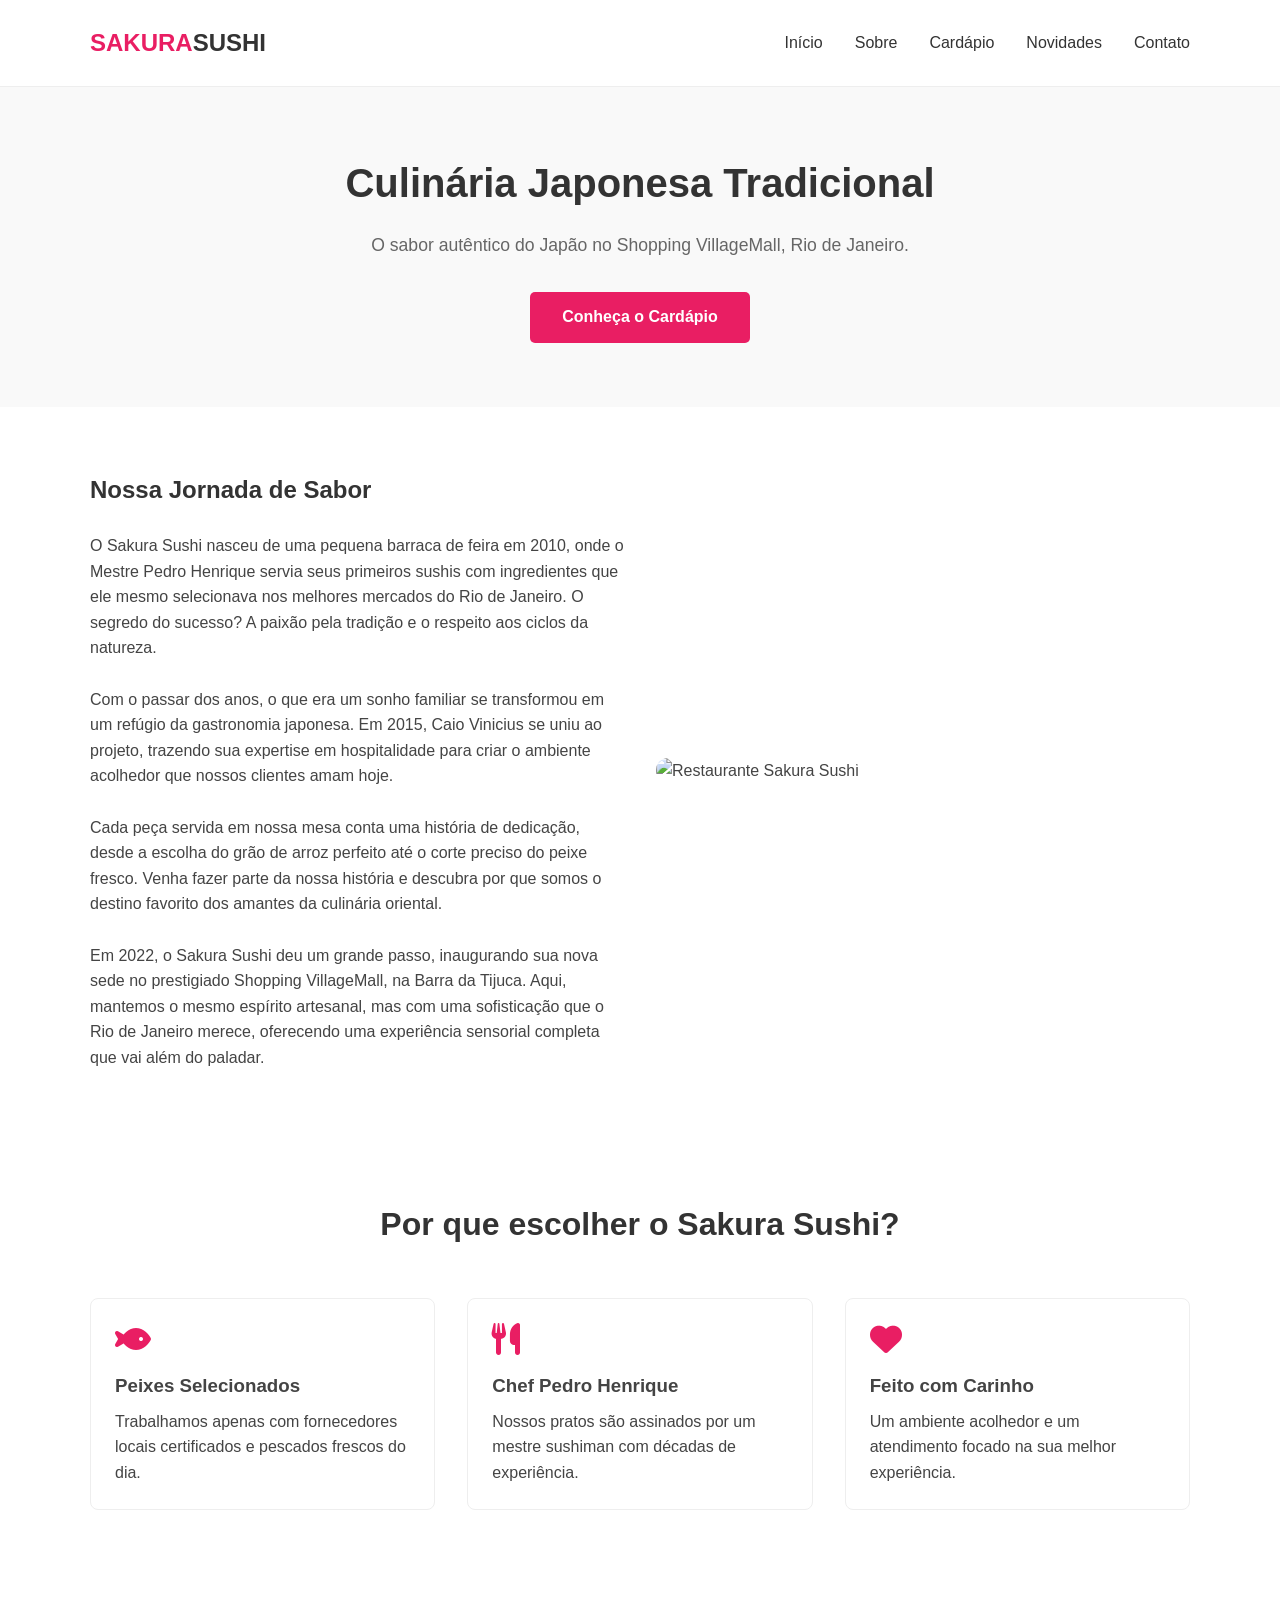
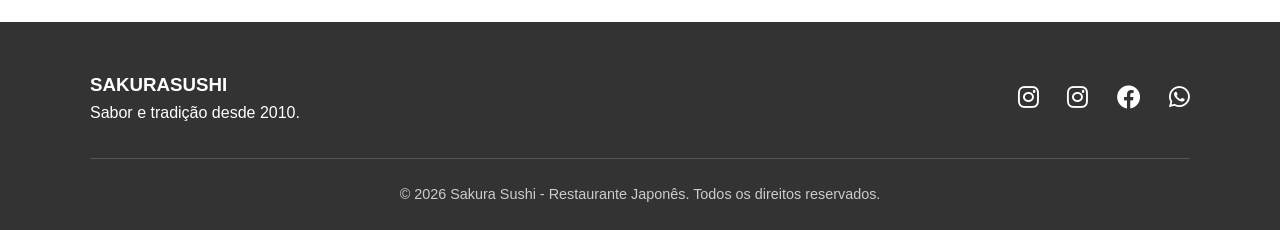
==== index.html @ fd1f49a7 "Initial commit - Site Sakura Sushi" ====
<!DOCTYPE html>
<html lang="pt-br">
<head>
    <meta charset="UTF-8">
    <meta name="viewport" content="width=device-width, initial-scale=1.0">
    <title>Sakura Sushi - Home</title>
    <link rel="preconnect" href="https://fonts.googleapis.com">
    <link rel="preconnect" href="https://fonts.gstatic.com" crossorigin>
    <link href="https://fonts.googleapis.com/css2?family=Poppins:wght@400;600;700&family=Inter:wght@400;500&display=swap" rel="stylesheet">
    <link rel="stylesheet" href="https://cdnjs.cloudflare.com/ajax/libs/font-awesome/6.0.0/css/all.min.css">
    <link rel="stylesheet" href="css/style.css">
   
</head>
<body>

    <header>
        <div class="container">
            <nav>
                <div class="logo">
                    <h1>SAKURA<span>SUSHI</span></h1>
                </div>
                <div class="menu-toggle">
                    <i class="fas fa-bars"></i>
                </div>
                <ul class="nav-links">
                    <li><a href="index.html">Início</a></li>
                    <li><a href="sobre.html">Sobre</a></li>
                    <li><a href="produtos.html">Cardápio</a></li>
                    <li><a href="novidades.html">Novidades</a></li>
                    <li><a href="contato.html">Contato</a></li>
                </ul>
            </nav>
        </div>
    </header>

    <main>
        <section class="hero">
            <div class="container">
                <h2>Culinária Japonesa Tradicional</h2>
                <p>O sabor autêntico do Japão no Shopping VillageMall, Rio de Janeiro.</p>
                <a href="produtos.html" class="btn">Conheça o Cardápio</a>
            </div>
        </section>

        <section class="container">
            <div class="grid" style="align-items: center;">
                <div>
                    <h2 style="margin-bottom: 1.5rem; color: var(--secondary);">Nossa Jornada de Sabor</h2>
                    <p>O Sakura Sushi nasceu de uma pequena barraca de feira em 2010, onde o Mestre Pedro Henrique servia seus primeiros sushis com ingredientes que ele mesmo selecionava nos melhores mercados do Rio de Janeiro. O segredo do sucesso? A paixão pela tradição e o respeito aos ciclos da natureza.</p>
                    <br>
                    <p>Com o passar dos anos, o que era um sonho familiar se transformou em um refúgio da gastronomia japonesa. Em 2015, Caio Vinicius se uniu ao projeto, trazendo sua expertise em hospitalidade para criar o ambiente acolhedor que nossos clientes amam hoje.</p>
                    <br>
                    <p>Cada peça servida em nossa mesa conta uma história de dedicação, desde a escolha do grão de arroz perfeito até o corte preciso do peixe fresco. Venha fazer parte da nossa história e descubra por que somos o destino favorito dos amantes da culinária oriental.</p>
                    <br>
                    <p>Em 2022, o Sakura Sushi deu um grande passo, inaugurando sua nova sede no prestigiado Shopping VillageMall, na Barra da Tijuca. Aqui, mantemos o mesmo espírito artesanal, mas com uma sofisticação que o Rio de Janeiro merece, oferecendo uma experiência sensorial completa que vai além do paladar.</p>
                </div>
                <div>
                    <img src="https://images.unsplash.com/photo-1552566626-52f8b828add9?auto=format&fit=crop&w=600&q=80" alt="Restaurante Sakura Sushi" style="width: 100%; border-radius: 12px; box-shadow: var(--shadow-md);">
                </div>
            </div>
        </section>

        <section class="container">
            <h2 class="section-title">Por que escolher o Sakura Sushi?</h2>
            <div class="grid">
                <div class="card">
                    <div class="card-body">
                        <i class="fas fa-fish" style="font-size: 2rem; color: var(--primary); margin-bottom: 1rem;"></i>
                        <h3>Peixes Selecionados</h3>
                        <p>Trabalhamos apenas com fornecedores locais certificados e pescados frescos do dia.</p>
                    </div>
                </div>
                <div class="card">
                    <div class="card-body">
                        <i class="fas fa-utensils" style="font-size: 2rem; color: var(--primary); margin-bottom: 1rem;"></i>
                        <h3>Chef Pedro Henrique</h3>
                        <p>Nossos pratos são assinados por um mestre sushiman com décadas de experiência.</p>
                    </div>
                </div>
                <div class="card">
                    <div class="card-body">
                        <i class="fas fa-heart" style="font-size: 2rem; color: var(--primary); margin-bottom: 1rem;"></i>
                        <h3>Feito com Carinho</h3>
                        <p>Um ambiente acolhedor e um atendimento focado na sua melhor experiência.</p>
                    </div>
                </div>
            </div>
        </section>
    </main>

    <footer>
        <div class="container">
            <div class="footer-grid">
                <div class="footer-info">
                    <h3>SAKURA<span>SUSHI</span></h3>
                    <p>Sabor e tradição desde 2010.</p>
                </div>
                <div class="social-links">
                    <a href="https://www.instagram.com/ph.henriques_/" target="_blank"><i class="fab fa-instagram"></i></a>
                    <a href="https://www.instagram.com/caio.dicarlan/" target="_blank"><i class="fab fa-instagram"></i></a>
                    <a href="#"><i class="fab fa-facebook"></i></a>
                    <a href="#"><i class="fab fa-whatsapp"></i></a>
                </div>
            </div>
            <hr>
            <p class="copy">&copy; 2026 Sakura Sushi - Restaurante Japonês. Todos os direitos reservados.</p>
        </div>
    </footer>

    <script src="js/script.js"></script>
</body>
</html>
---- css/style.css ----
:root {
    --primary: #e91e63; /* Rosa Sakura */
    --secondary: #333333; /* Cinza Escuro */
    --accent: #f9f9f9; /* Fundo suave */
    --text: #444444;
    --white: #ffffff;
    --border: #eeeeee;
}

/* Reset Básico */
* {
    margin: 0;
    padding: 0;
    box-sizing: border-box;
}

body {
    font-family: 'Segoe UI', Tahoma, Geneva, Verdana, sans-serif;
    line-height: 1.6;
    color: var(--text);
    background-color: var(--white);
}

/* Container */
.container {
    width: 90%;
    max-width: 1100px;
    margin: 0 auto;
}

/* Header & Menu */
header {
    background-color: var(--white);
    padding: 1.5rem 0;
    border-bottom: 1px solid var(--border);
    position: sticky;
    top: 0;
    z-index: 100;
}

nav {
    display: flex;
    justify-content: space-between;
    align-items: center;
}

.logo h1 {
    font-size: 1.5rem;
    color: var(--primary);
}

.logo span {
    color: var(--secondary);
}

.nav-links {
    display: flex;
    list-style: none;
    gap: 2rem;
}

.nav-links a {
    text-decoration: none;
    color: var(--secondary);
    font-weight: 500;
    transition: 0.3s;
}

.nav-links a:hover {
    color: var(--primary);
}

.menu-toggle {
    display: none;
    font-size: 1.5rem;
    cursor: pointer;
}

/* Hero Section */
.hero {
    background-color: var(--accent);
    padding: 4rem 0;
    text-align: center;
}

.hero h2 {
    font-size: 2.5rem;
    margin-bottom: 1rem;
    color: var(--secondary);
}

.hero p {
    font-size: 1.1rem;
    margin-bottom: 2rem;
    color: #666;
}

.btn {
    display: inline-block;
    padding: 0.8rem 2rem;
    background-color: var(--primary);
    color: var(--white);
    text-decoration: none;
    border-radius: 5px;
    font-weight: bold;
    transition: 0.3s;
}

.btn:hover {
    background-color: #d81b60;
}

/* Seções */
section {
    padding: 4rem 0;
}

.section-title {
    text-align: center;
    font-size: 2rem;
    margin-bottom: 3rem;
    color: var(--secondary);
}

/* Grid e Cards */
.grid {
    display: grid;
    grid-template-columns: repeat(auto-fit, minmax(300px, 1fr));
    gap: 2rem;
}

.card {
    background: var(--white);
    border: 1px solid var(--border);
    border-radius: 8px;
    overflow: hidden;
    transition: 0.3s;
}

.card:hover {
    border-color: var(--primary);
    transform: translateY(-5px);
}

.card img {
    width: 100%;
    height: 200px;
    object-fit: cover;
}

.card-body {
    padding: 1.5rem;
}

.card-body h3 {
    margin-bottom: 0.5rem;
}

.price {
    display: block;
    margin-top: 1rem;
    font-weight: bold;
    color: var(--primary);
    font-size: 1.2rem;
}

/* Busca no Cardápio */
.search-container {
    text-align: center;
    margin-bottom: 3rem;
}

#search-input {
    width: 100%;
    max-width: 500px;
    padding: 0.8rem 1.5rem;
    border: 1px solid var(--border);
    border-radius: 25px;
    font-size: 1rem;
    outline: none;
}

#search-input:focus {
    border-color: var(--primary);
}

/* Formulário */
.contact-form-container {
    max-width: 600px;
    margin: 0 auto;
    padding: 2rem;
    border: 1px solid var(--border);
    border-radius: 8px;
}

.form-group {
    margin-bottom: 1.5rem;
}

.form-group label {
    display: block;
    margin-bottom: 0.5rem;
    font-weight: 500;
}

.form-group input, 
.form-group select,
.form-group textarea {
    width: 100%;
    padding: 0.8rem;
    border: 1px solid var(--border);
    border-radius: 4px;
    font-family: inherit;
}

.form-group textarea {
    height: 120px;
}

/* Footer */
footer {
    background-color: var(--secondary);
    color: var(--white);
    padding: 3rem 0 1.5rem;
    margin-top: 3rem;
}

.footer-grid {
    display: flex;
    justify-content: space-between;
    align-items: center;
    flex-wrap: wrap;
    gap: 1.5rem;
    margin-bottom: 2rem;
}

.social-links a {
    color: var(--white);
    font-size: 1.5rem;
    margin-left: 1.5rem;
    text-decoration: none;
}

hr {
    border: 0;
    border-top: 1px solid #555;
    margin-bottom: 1.5rem;
}

.copy {
    text-align: center;
    font-size: 0.9rem;
    color: #ccc;
}

/* Responsividade */
@media (max-width: 768px) {
    .menu-toggle {
        display: block;
    }

    .nav-links {
        display: none;
        flex-direction: column;
        width: 100%;
        position: absolute;
        top: 100%;
        left: 0;
        background-color: var(--white);
        padding: 1rem 0;
        border-bottom: 1px solid var(--border);
        gap: 1rem;
        text-align: center;
    }

    .nav-links.active {
        display: flex;
    }
}
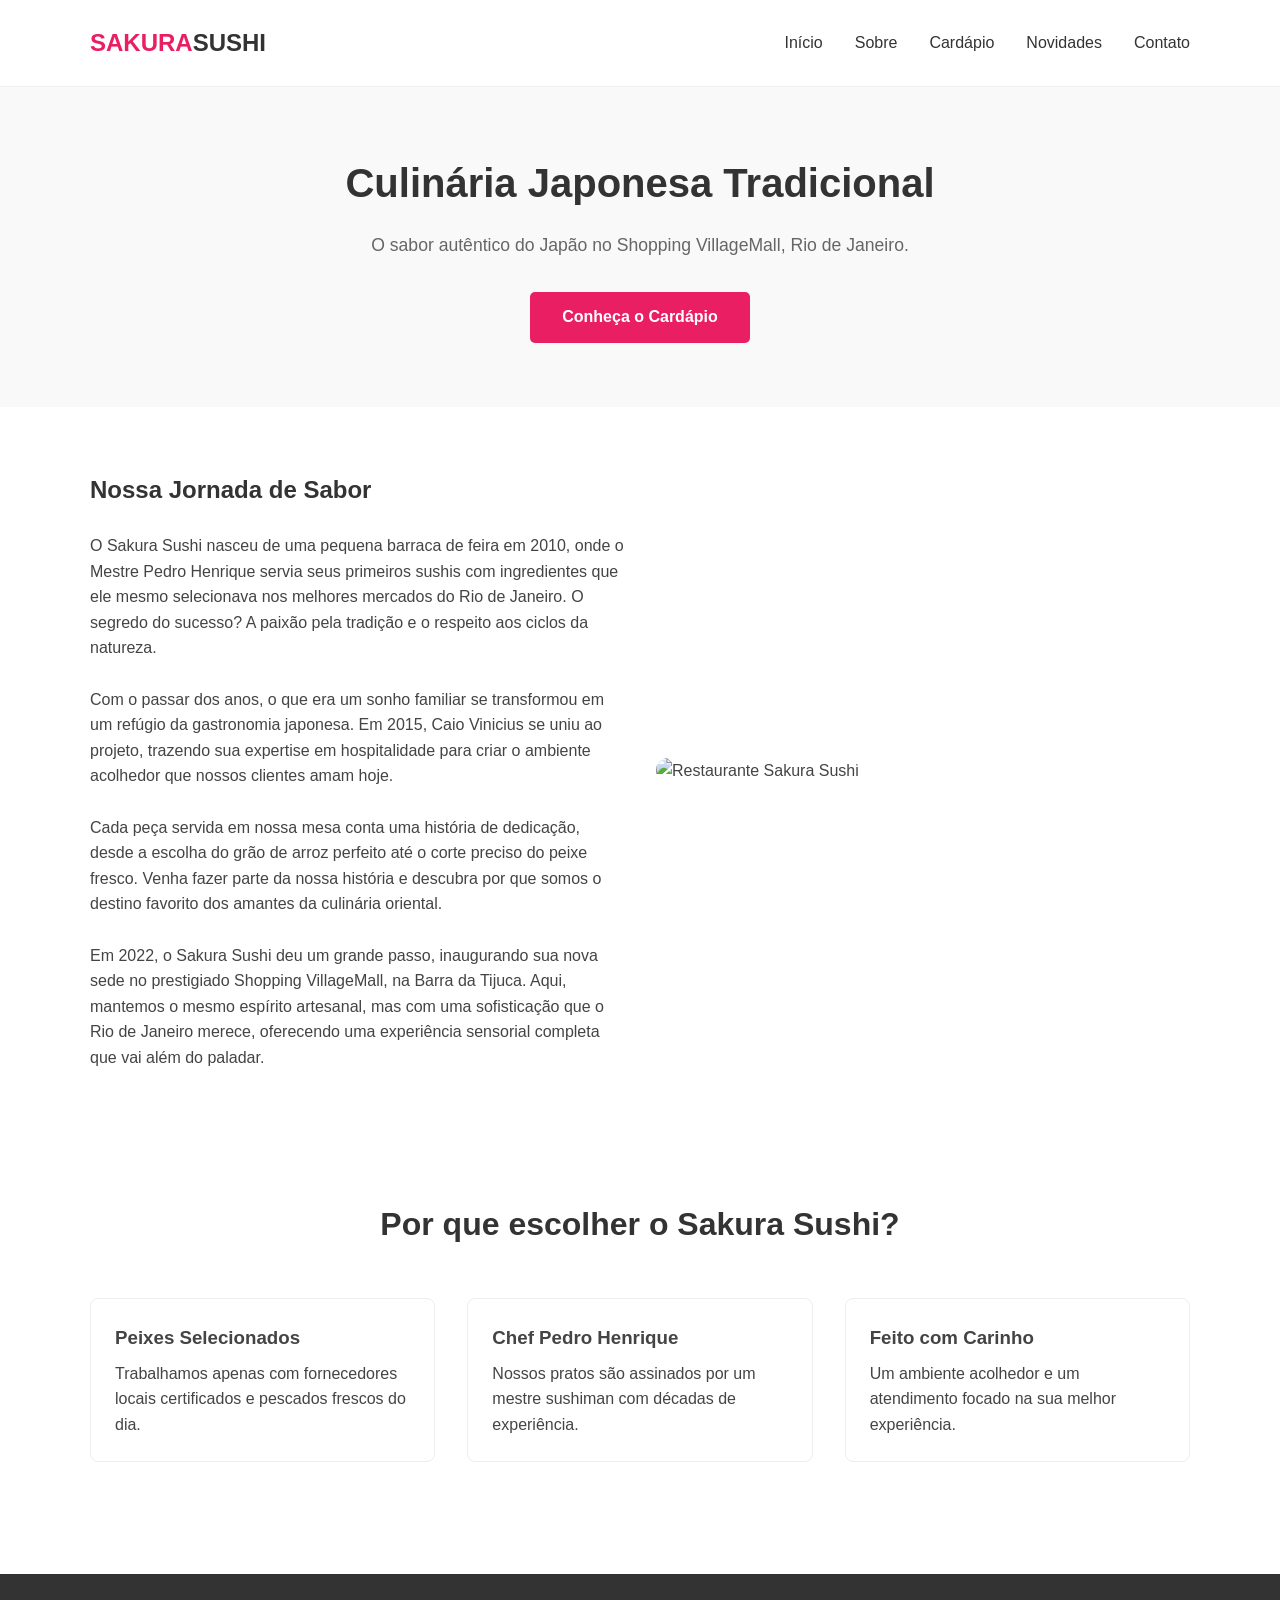
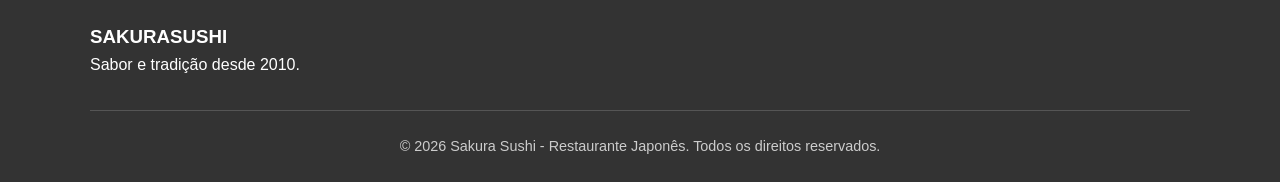
==== commit 79855677: "Remove Font Awesome stylesheet link Removed Font Awesome stylesheet link from index.html." ====
--- a/index.html
+++ b/index.html
@@ -7,7 +7,7 @@
     <link rel="preconnect" href="https://fonts.googleapis.com">
     <link rel="preconnect" href="https://fonts.gstatic.com" crossorigin>
     <link href="https://fonts.googleapis.com/css2?family=Poppins:wght@400;600;700&family=Inter:wght@400;500&display=swap" rel="stylesheet">
-    <link rel="stylesheet" href="https://cdnjs.cloudflare.com/ajax/libs/font-awesome/6.0.0/css/all.min.css">
+    
     <link rel="stylesheet" href="css/style.css">
    
 </head>
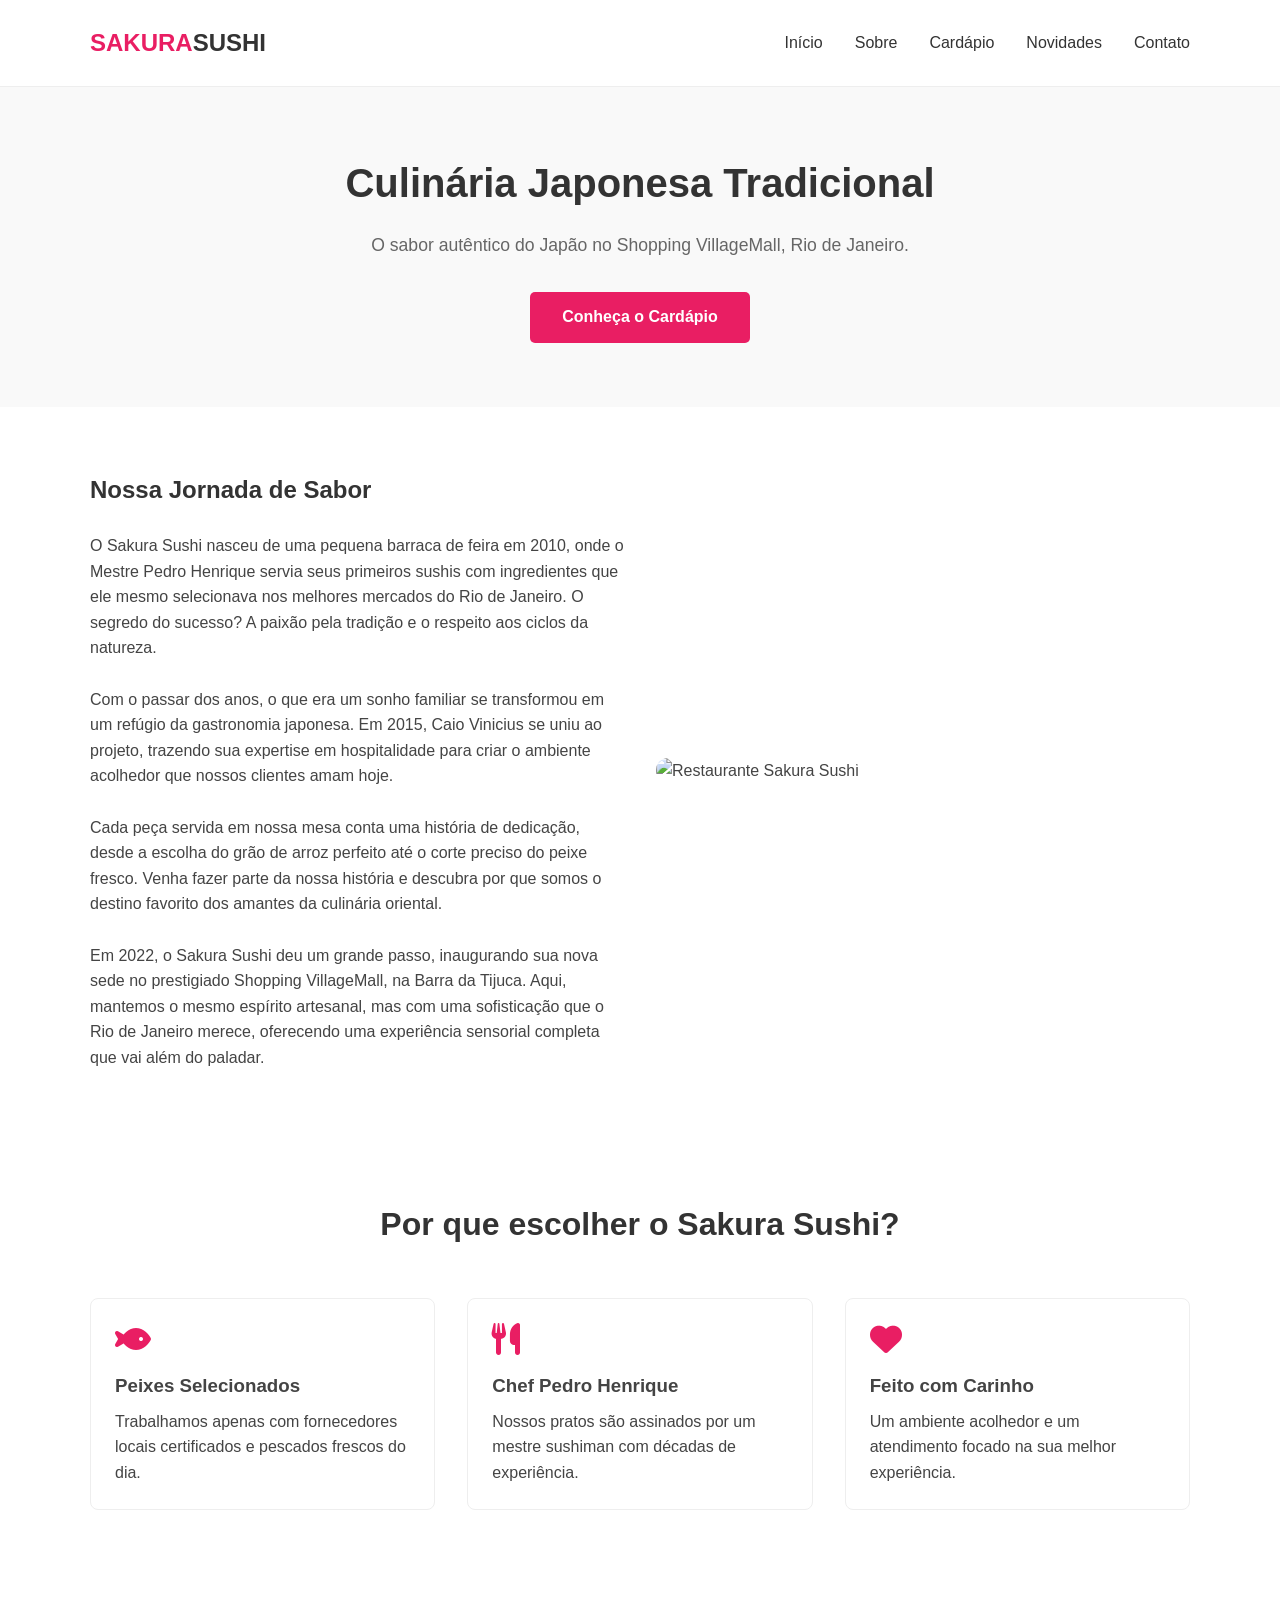
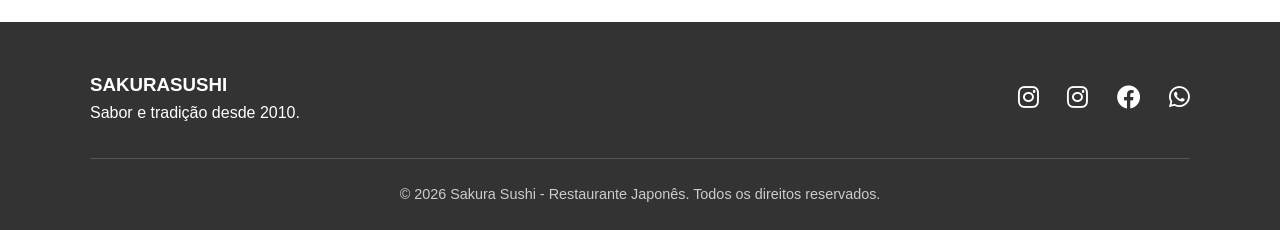
==== commit 1a39fbea: "Add Font Awesome stylesheet link to index.html" ====
--- a/index.html
+++ b/index.html
@@ -7,7 +7,7 @@
     <link rel="preconnect" href="https://fonts.googleapis.com">
     <link rel="preconnect" href="https://fonts.gstatic.com" crossorigin>
     <link href="https://fonts.googleapis.com/css2?family=Poppins:wght@400;600;700&family=Inter:wght@400;500&display=swap" rel="stylesheet">
-    
+    <link rel="stylesheet" href="https://cdnjs.cloudflare.com/ajax/libs/font-awesome/6.0.0/css/all.min.css">
     <link rel="stylesheet" href="css/style.css">
    
 </head>
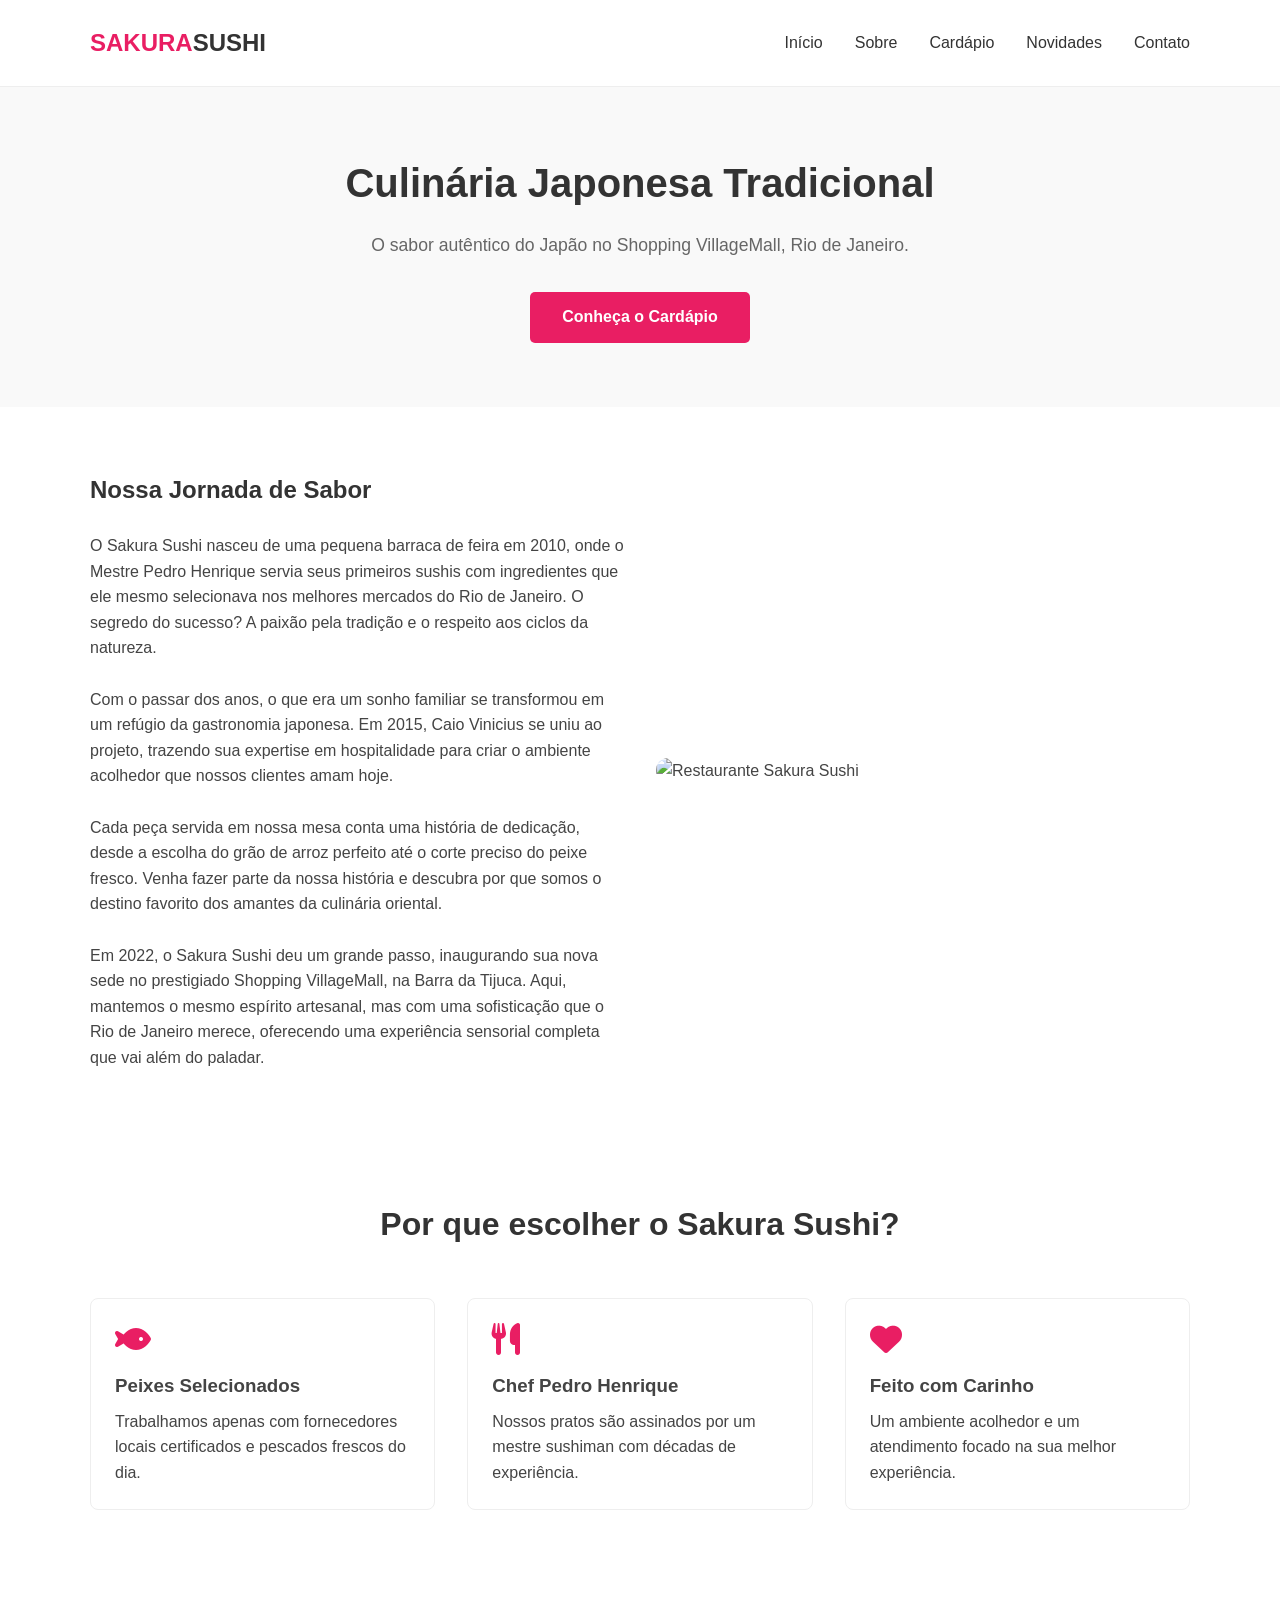
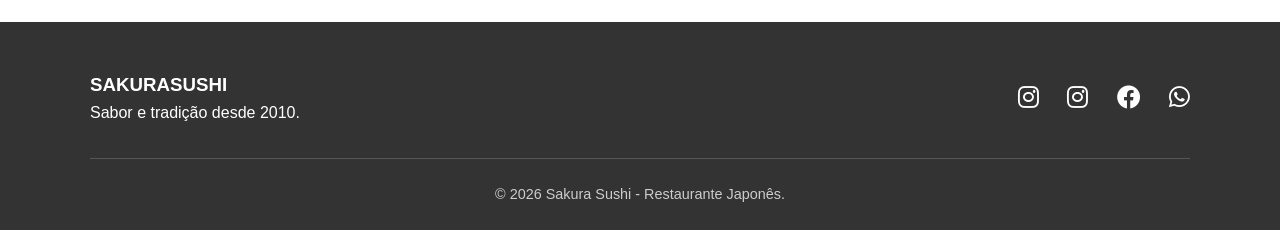
==== commit fa60e516: "Update copyright text in footer Removed 'Todos os direitos reservados.' from footer copyright." ====
--- a/index.html
+++ b/index.html
@@ -103,7 +103,7 @@
                 </div>
             </div>
             <hr>
-            <p class="copy">&copy; 2026 Sakura Sushi - Restaurante Japonês. Todos os direitos reservados.</p>
+            <p class="copy">&copy; 2026 Sakura Sushi - Restaurante Japonês.</p>
         </div>
     </footer>
 
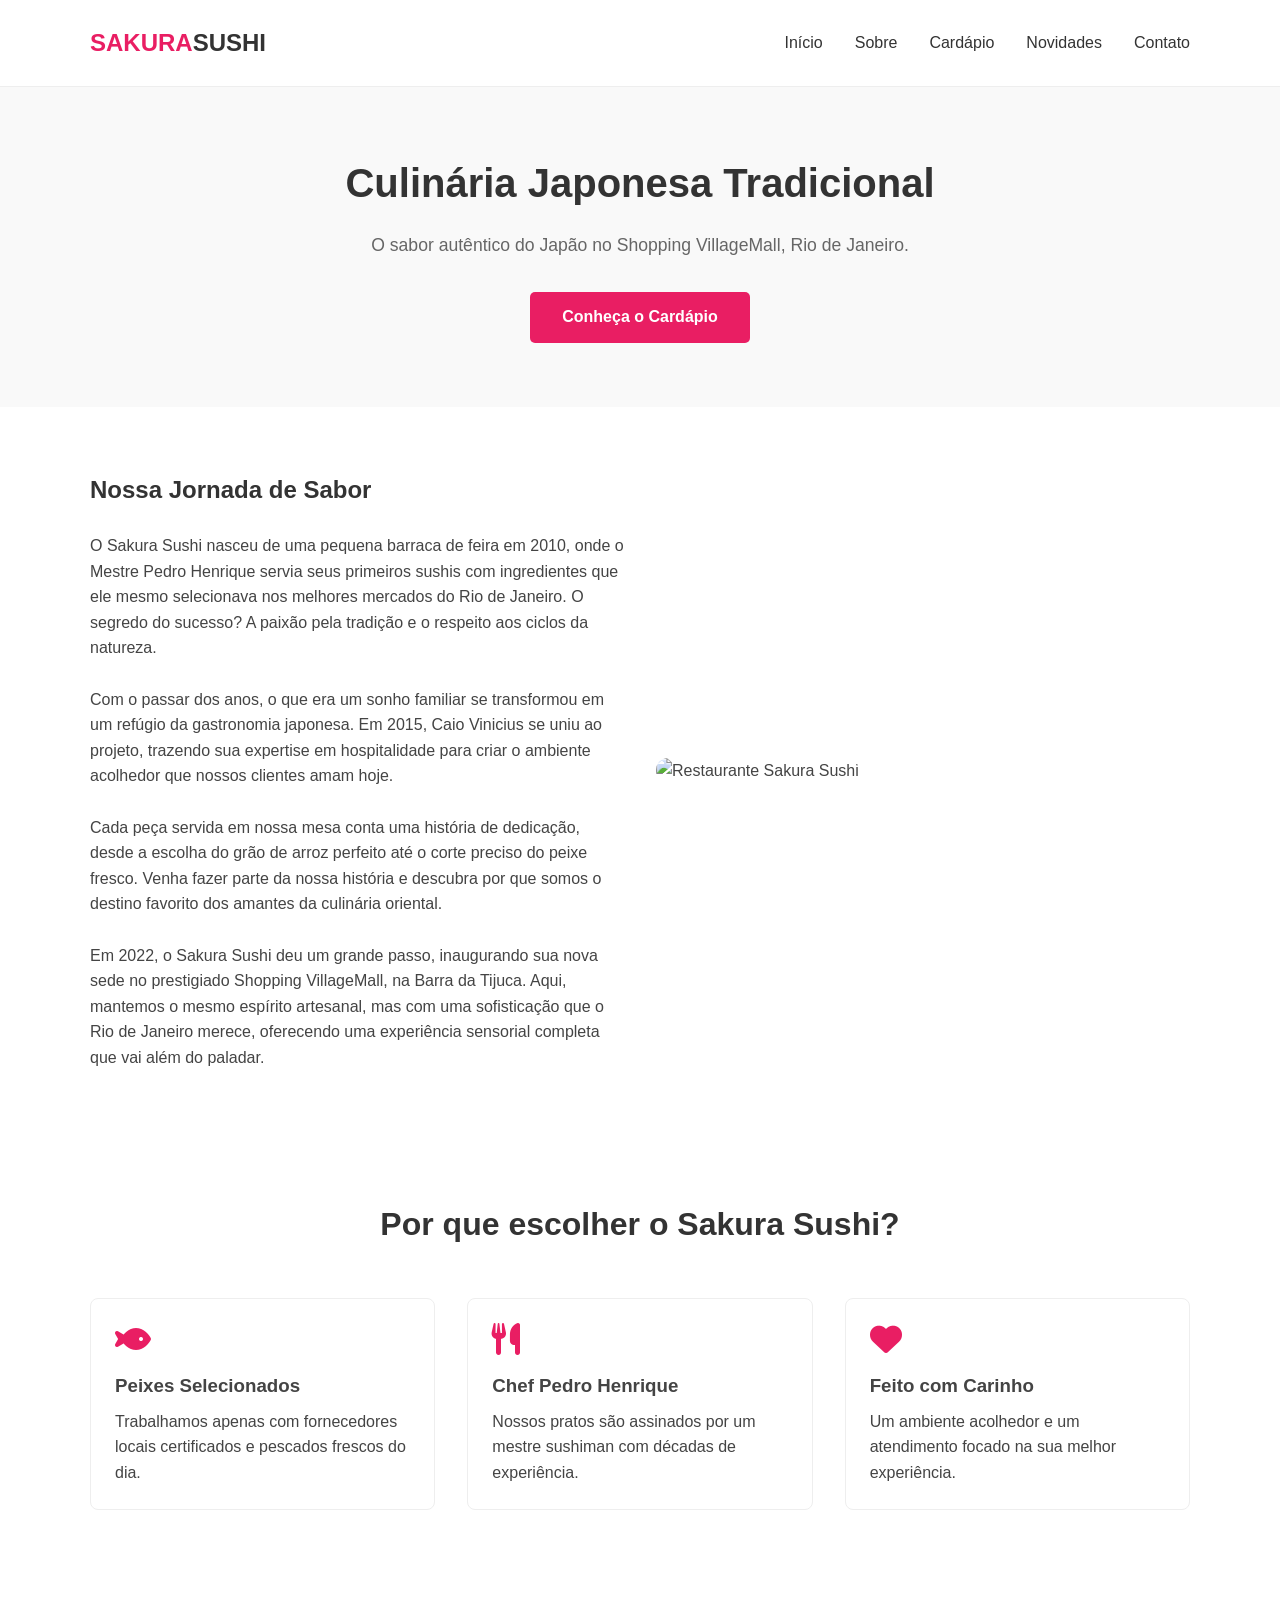
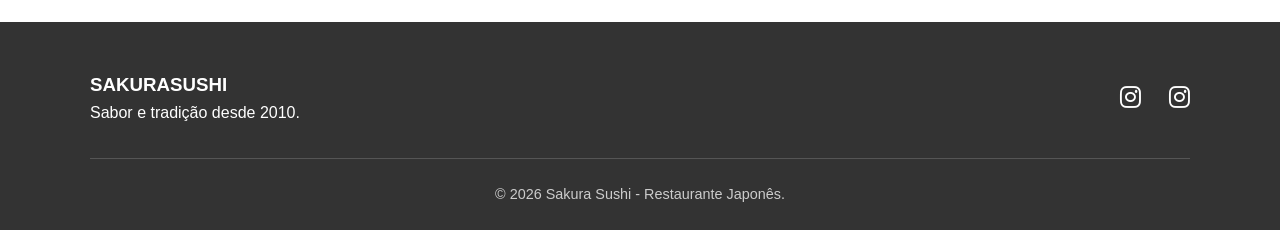
==== commit 5fe39937: "Update index.html" ====
--- a/index.html
+++ b/index.html
@@ -98,8 +98,7 @@
                 <div class="social-links">
                     <a href="https://www.instagram.com/ph.henriques_/" target="_blank"><i class="fab fa-instagram"></i></a>
                     <a href="https://www.instagram.com/caio.dicarlan/" target="_blank"><i class="fab fa-instagram"></i></a>
-                    <a href="#"><i class="fab fa-facebook"></i></a>
-                    <a href="#"><i class="fab fa-whatsapp"></i></a>
+                    
                 </div>
             </div>
             <hr>
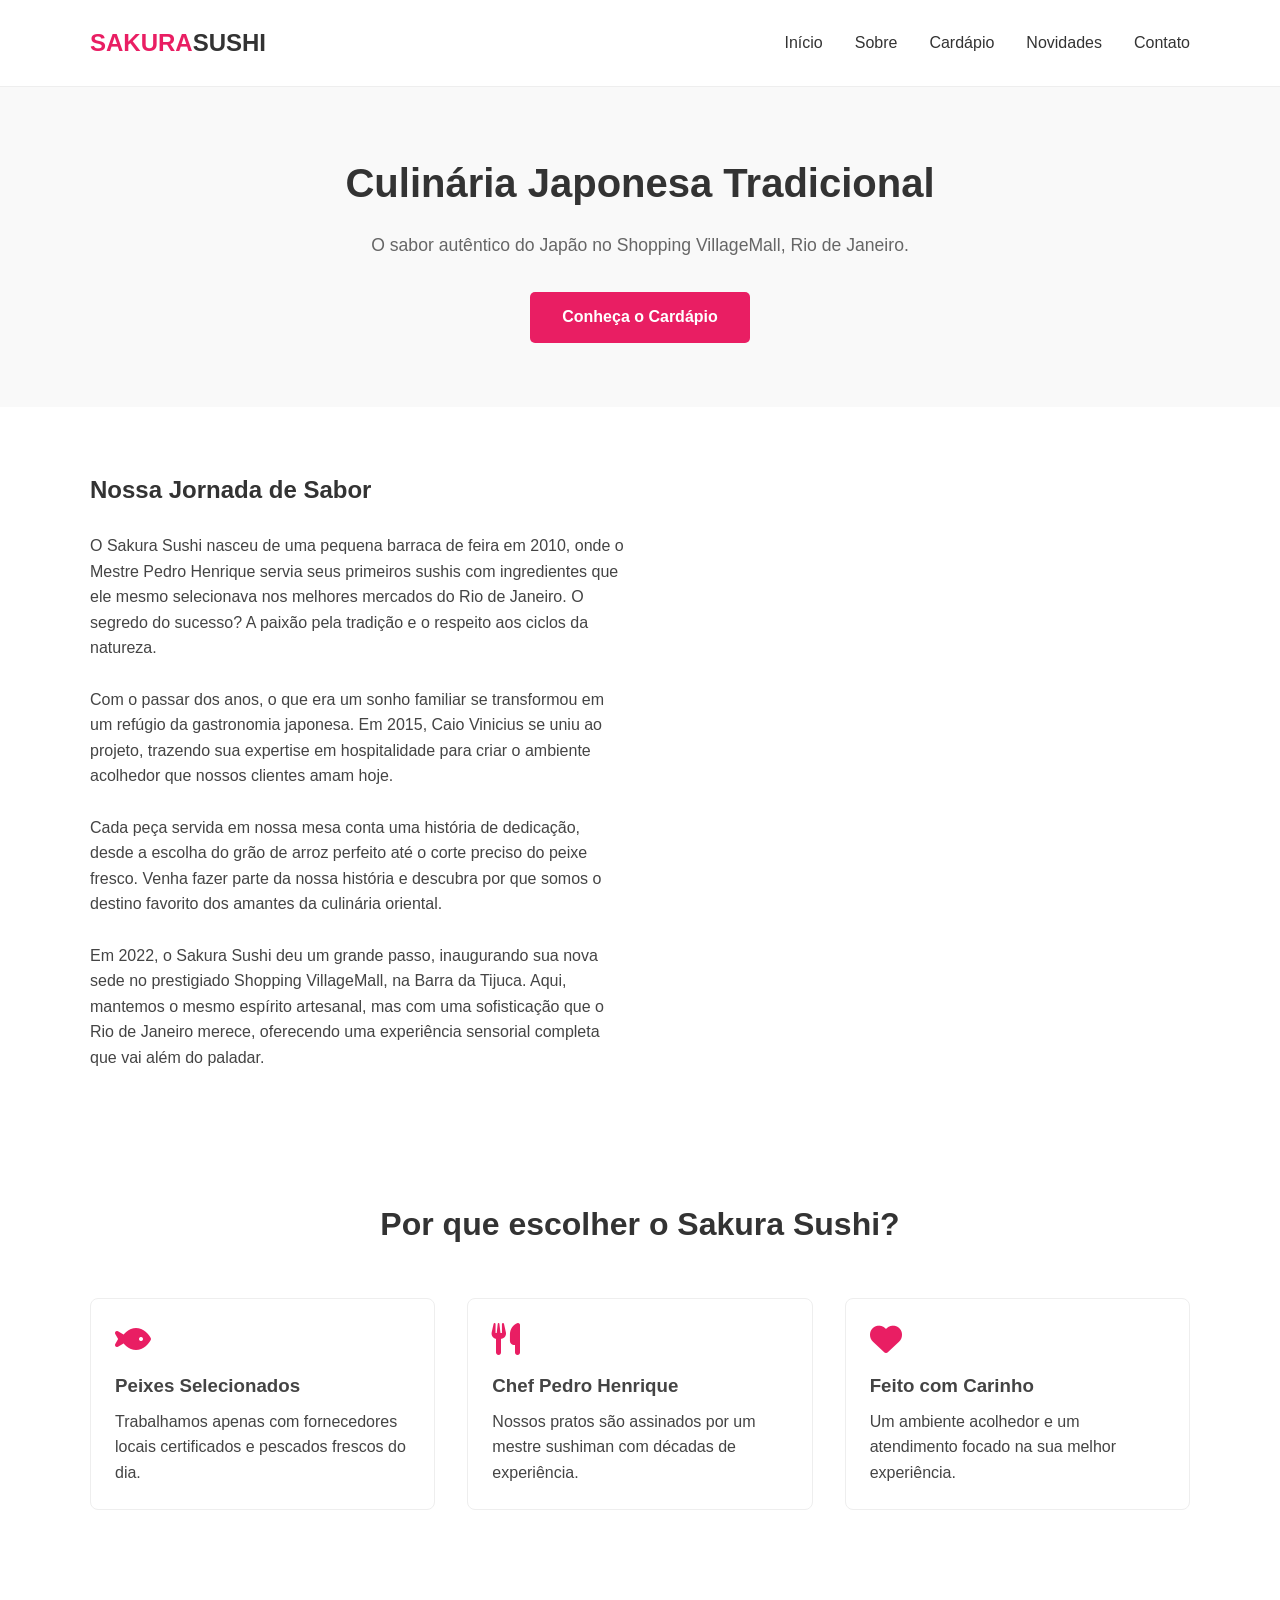
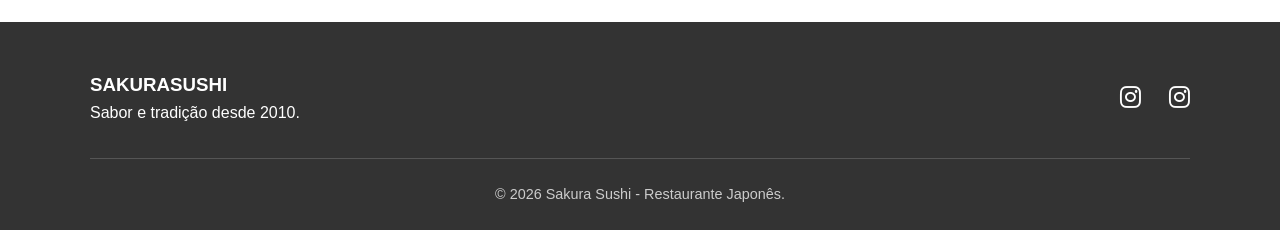
==== commit c6eb2f0e: "Update index.html" ====
--- a/index.html
+++ b/index.html
@@ -55,7 +55,7 @@
                     <p>Em 2022, o Sakura Sushi deu um grande passo, inaugurando sua nova sede no prestigiado Shopping VillageMall, na Barra da Tijuca. Aqui, mantemos o mesmo espírito artesanal, mas com uma sofisticação que o Rio de Janeiro merece, oferecendo uma experiência sensorial completa que vai além do paladar.</p>
                 </div>
                 <div>
-                    <img src="https://images.unsplash.com/photo-1552566626-52f8b828add9?auto=format&fit=crop&w=600&q=80" alt="Restaurante Sakura Sushi" style="width: 100%; border-radius: 12px; box-shadow: var(--shadow-md);">
+                   
                 </div>
             </div>
         </section>
